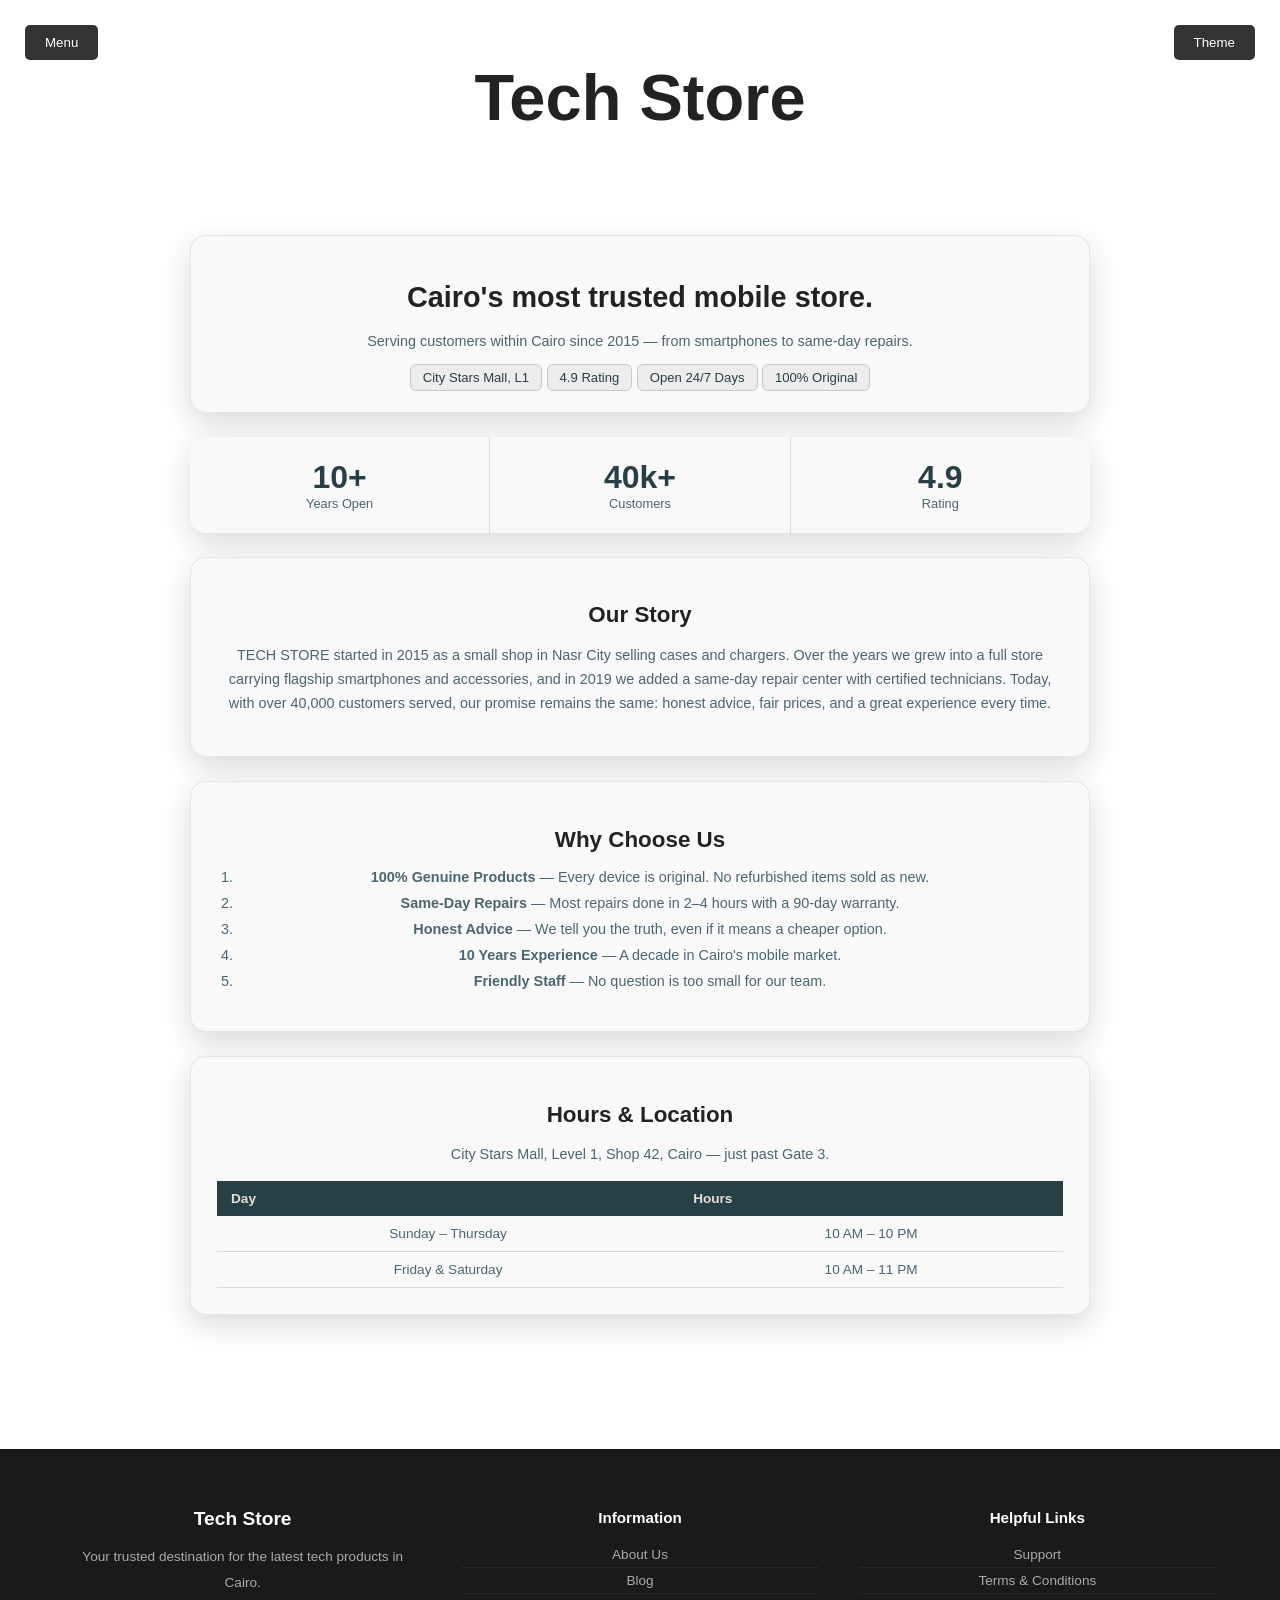
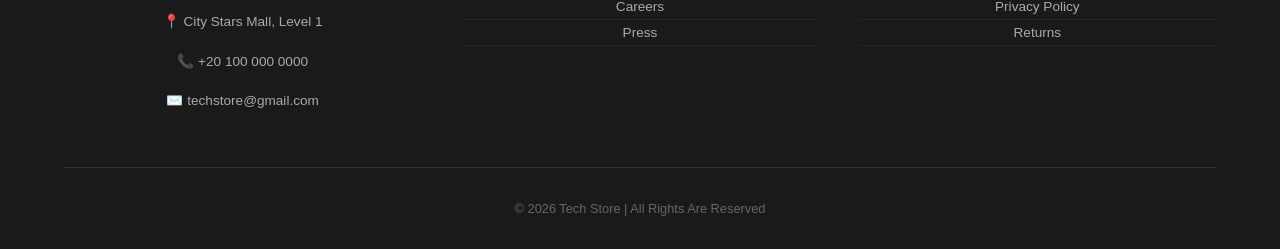
==== about.html @ 7c7dd043 "Add files via upload" ====
<!DOCTYPE html>
<html lang="en">
<head>
    <meta charset="UTF-8">
    <meta name="viewport" content="width=device-width, initial-scale=1.0">
    <title>About Us - Tech Store</title>
    <link rel="stylesheet" href="style.css">
    <link rel="stylesheet" href="aboutus.css">
</head>
<body>
<header class="main-header">
    <div class="nav-wrapper">
        <button onclick="toggleMenu()" class="menu-trigger-btn">Menu</button>
        <ul id="myLinks" class="dropdown-menu">
            <li><a href="index.html">Home</a></li>
            <li><a href="login.html">Log in / Register</a></li>
            <li><a href="categories.html">Categories</a></li>
            <li><a href="products.html">Products</a></li>
            <li><a href="cart.html">Cart</a></li>
            <li><a href="checkout.html">Checkout</a></li>
            <li><a href="about.html">About Us</a></li>
            <li><a href="contact.html">Contact Us</a></li>
        </ul>
    </div>
    <div class="logo">Tech Store</div>
    <button onclick="changeTheme()" class="theme-btn-top">Theme</button>
</header>

<div class="about-wrapper">

    <div class="about-card">
        <h1>Cairo's most trusted mobile store.</h1>
        <p>Serving customers within Cairo since 2015 — from smartphones to same-day repairs.</p>
        <div class="pills">
            <span class="pill">City Stars Mall, L1</span>
            <span class="pill">4.9 Rating</span>
            <span class="pill">Open 24/7 Days</span>
            <span class="pill">100% Original</span>
        </div>
    </div>

    <div class="stats-card">
        <div class="stat"><span class="stat-num">10+</span><span>Years Open</span></div>
        <div class="stat"><span class="stat-num">40k+</span><span>Customers</span></div>
        <div class="stat"><span class="stat-num">4.9</span><span>Rating</span></div>
    </div>

    <div class="about-card">
        <h2>Our Story</h2>
        <p>TECH STORE started in 2015 as a small shop in Nasr City selling cases and chargers. Over the years we grew into a full store carrying flagship smartphones and accessories, and in 2019 we added a same-day repair center with certified technicians. Today, with over 40,000 customers served, our promise remains the same: honest advice, fair prices, and a great experience every time.</p>
    </div>

    <div class="about-card">
        <h2>Why Choose Us</h2>
        <ol>
            <li><strong>100% Genuine Products</strong> — Every device is original. No refurbished items sold as new.</li>
            <li><strong>Same-Day Repairs</strong> — Most repairs done in 2–4 hours with a 90-day warranty.</li>
            <li><strong>Honest Advice</strong> — We tell you the truth, even if it means a cheaper option.</li>
            <li><strong>10 Years Experience</strong> — A decade in Cairo's mobile market.</li>
            <li><strong>Friendly Staff</strong> — No question is too small for our team.</li>
        </ol>
    </div>

    <div class="about-card">
        <h2>Hours &amp; Location</h2>
        <p>City Stars Mall, Level 1, Shop 42, Cairo — just past Gate 3.</p>
        <table>
            <tr><th>Day</th><th>Hours</th></tr>
            <tr><td>Sunday – Thursday</td><td>10 AM – 10 PM</td></tr>
            <tr><td>Friday &amp; Saturday</td><td>10 AM – 11 PM</td></tr>
        </table>
    </div>

</div>

<footer class="main-footer">
    <div class="footer-top">
        <div class="footer-col">
            <h3>Tech Store</h3>
            <p>Your trusted destination for the latest tech products in Cairo.</p>
            <p>📍 City Stars Mall, Level 1</p>
            <p>📞 +20 100 000 0000</p>
            <p>✉️ techstore@gmail.com</p>
        </div>
        <div class="footer-col">
            <h4>Information</h4>
            <ul>
                <li>About Us</li>
                <li>Blog</li>
                <li>Careers</li>
                <li>Press</li>
            </ul>
        </div>
        <div class="footer-col">
            <h4>Helpful Links</h4>
            <ul>
                <li>Support</li>
                <li>Terms & Conditions</li>
                <li>Privacy Policy</li>
                <li>Returns</li>
            </ul>
        </div>
    </div>
    <div class="footer-bottom">
        <p>&copy; 2026 Tech Store | All Rights Are Reserved</p>
    </div>
</footer>
<script src="main.js"></script>
</body>
</html>
---- style.css ----
body {
    margin: 0;
    font-family: 'Segoe UI', sans-serif;
    text-align: center;
    transition: 0.4s;
}
.main-header { padding: 60px 0; position: relative; }
.logo { font-size: 65px; font-weight: 900; transition: 0.4s; }
.nav-wrapper, .theme-btn-top { position: absolute; top: 25px; transition: 0.5s; }
.menu-trigger-btn, .theme-btn-top ,.cartgo,.gocheck {
    padding: 10px 20px;
    background-color: #333;
    color: white;
    border: none;
    border-radius: 5px;
    cursor: pointer;
    text-decoration: none;
}

.light-theme { background-color: #ffffff; color: #333; }
.light-theme .logo { color: #222; }
.light-theme .nav-wrapper { right: auto; left: 25px; }
.light-theme .theme-btn-top { left: auto; right: 25px; }
.light-theme .dropdown-menu { background-color: #f9f9f9; border: 1px solid #ddd; }
.light-theme .dropdown-menu a { color: #333; }


.dark-theme { background-color: #274046; color: #ffffff; }
.dark-theme .logo { color: #ffffff; }
.dark-theme .nav-wrapper { left: 25px; right: auto; }
.dark-theme .theme-btn-top { right: 25px; left: auto; background-color: #333; color: white; }
.dark-theme .dropdown-menu { background-color: #34495e; border: 1px solid #555; }
.dark-theme .dropdown-menu a { color: #ffffff; }

.dropdown-menu {
    display: none;
    position: absolute;
    top: 45px;
    min-width: 160px;
    list-style: none;
    padding: 10px;
    z-index: 100;
    box-shadow: 0 4px 8px rgba(0,0,0,0.2);
    text-align: center;
}
.show-menu { display: block; }
.dropdown-menu li { padding: 8px; border-bottom: 1px solid rgba(0,0,0,0.1); }
.dropdown-menu a { text-decoration: none; display: block; }

.hero-section {
    background: linear-gradient(rgba(0,0,0,0.5), rgba(0,0,0,0.5)), url('https://images.unsplash.com/photo-1519389950473-47ba0277781c?w=1000');
    background-size: cover; height: 350px; display: flex; flex-direction: column; justify-content: center; align-items: center; color: white;
}
.main-btn-transparent { color: white; border: 2px solid white; padding: 10px 30px; text-decoration: none; font-weight: bold; margin-top: 15px; display: inline-block; }
.centered-title { margin-top: 40px; }
.img-holder { display: inline-block; margin-top: 20px; }
.main-footer {
    margin-top: 60px;
    padding: 40px 5% 0;
    background-color: #1a1a1a;
    color: #aaa;
    font-family: 'Segoe UI', sans-serif;
}
.footer-top {
    display: flex;
    flex-wrap: wrap;
    gap: 40px;
    padding-bottom: 40px;
    border-bottom: 1px solid rgba(255,255,255,0.1);
}
.footer-col { flex: 1; min-width: 160px; }
.footer-col h3 {
    font-size: 1.2rem;
    font-weight: 900;
    color: #fff;
    margin-bottom: 14px;
}
.footer-col h4 {
    font-size: 0.95rem;
    font-weight: 700;
    color: #fff;
    margin-bottom: 14px;
}
.footer-col p {
    font-size: 0.85rem;
    line-height: 1.9;
    color: #aaa;
}
.footer-col ul {
    list-style: none;
    padding: 0;
}
.footer-col ul li {
    font-size: 0.85rem;
    padding: 5px 0;
    color: #aaa;
    border-bottom: 1px solid rgba(255,255,255,0.05);
}
.footer-bottom {
    text-align: center;
    padding: 20px 0;
    font-size: 0.8rem;
    color: #666666;
}
---- aboutus.css ----
.about-wrapper {
    max-width: 900px;
    margin: 0 auto;
    padding: 40px 20px 50px;
}
.about-card {
    padding: 26px;
    margin-bottom: 24px;
    border-radius: 16px;
    box-shadow: 0 10px 30px rgba(0, 0, 0, 0.15);
}
.light-theme .about-card { background-color: #f9f9f9; border: 1px solid rgba(39,64,70,0.1); }
.dark-theme  .about-card { background-color: rgba(255, 255, 255, 0.05); border: 1px solid rgba(255,255,255,0.1); }

.about-card h1 { font-size: 1.8rem; margin-bottom: 10px; }
.about-card h2 { font-size: 1.4rem; margin-bottom: 12px; }
.light-theme .about-card h1,
.light-theme .about-card h2 { color: #222; }
.dark-theme  .about-card h1,
.dark-theme  .about-card h2 { color: #ffffff; }

.about-card p { font-size: 0.9rem; line-height: 1.7; }
.light-theme .about-card p { color: #4a6670; }
.dark-theme  .about-card p  { color: #ffffff; }

.pills { flex-wrap: wrap; gap: 10px; margin-top: 14px;}
.pill {
    padding: 5px 12px;
    border-radius: 6px;
    font-size: 0.82rem;
}
.light-theme .pill { background-color: rgba(0,0,0,0.05); border: 1px solid rgba(39,64,70,0.2); color: #274046; }
.dark-theme  .pill { background-color: rgba(255,255,255,0.08); border: 1px solid rgba(209,199,189,0.2); color: #ffffff; }

.stats-card {
    display: flex;
    border-radius: 16px;
    overflow: hidden;
    margin-bottom: 24px;
    box-shadow: 0 10px 30px rgba(0, 0, 0, 0.15);
}
.light-theme .stats-card { background-color: #f9f9f9; }
.dark-theme  .stats-card { background-color: rgba(255, 255, 255, 0.05); }
.stat {
    flex: 1;
    text-align: center;
    padding: 22px 10px;
    font-size: 0.8rem;
}
.light-theme .stat { border-right: 1px solid rgba(39,64,70,0.15); color: #4a6670; }
.dark-theme  .stat { border-right: 1px solid rgba(255,255,255,0.08); color: #ffffff; }
.stat:last-child { border-right: none; }
.stat-num { font-size: 2rem; font-weight: bold; display: block; }
.light-theme .stat-num { color: #274046; }
.dark-theme  .stat-num { color: #ffffff; }

.about-card ol { padding-left: 20px; }
.about-card ol li { margin-bottom: 10px; font-size: 0.9rem; }
.light-theme .about-card ol li { color: #4a6670; }
.dark-theme  .about-card ol li  { color: #ffffff; }

.about-card table { width: 100%; border-collapse: collapse; font-size: 0.85rem; margin-top: 12px; }
.about-card th { padding: 10px 14px; text-align: left; }
.light-theme .about-card th { background-color: #274046; color: #e6dada; }
.dark-theme  .about-card th { background-color: rgba(255,255,255,0.1); color: #ffffff; }
.about-card td { padding: 10px 14px; }
.light-theme .about-card td { border-bottom: 1px solid rgba(39,64,70,0.15); color: #4a6670; }
.dark-theme  .about-card td { border-bottom: 1px solid rgba(255,255,255,0.08); color: #ffffff; }

@media (max-width: 680px) {
    .stats-card { flex-wrap: wrap; }
    .stat { min-width: 50%; }
}
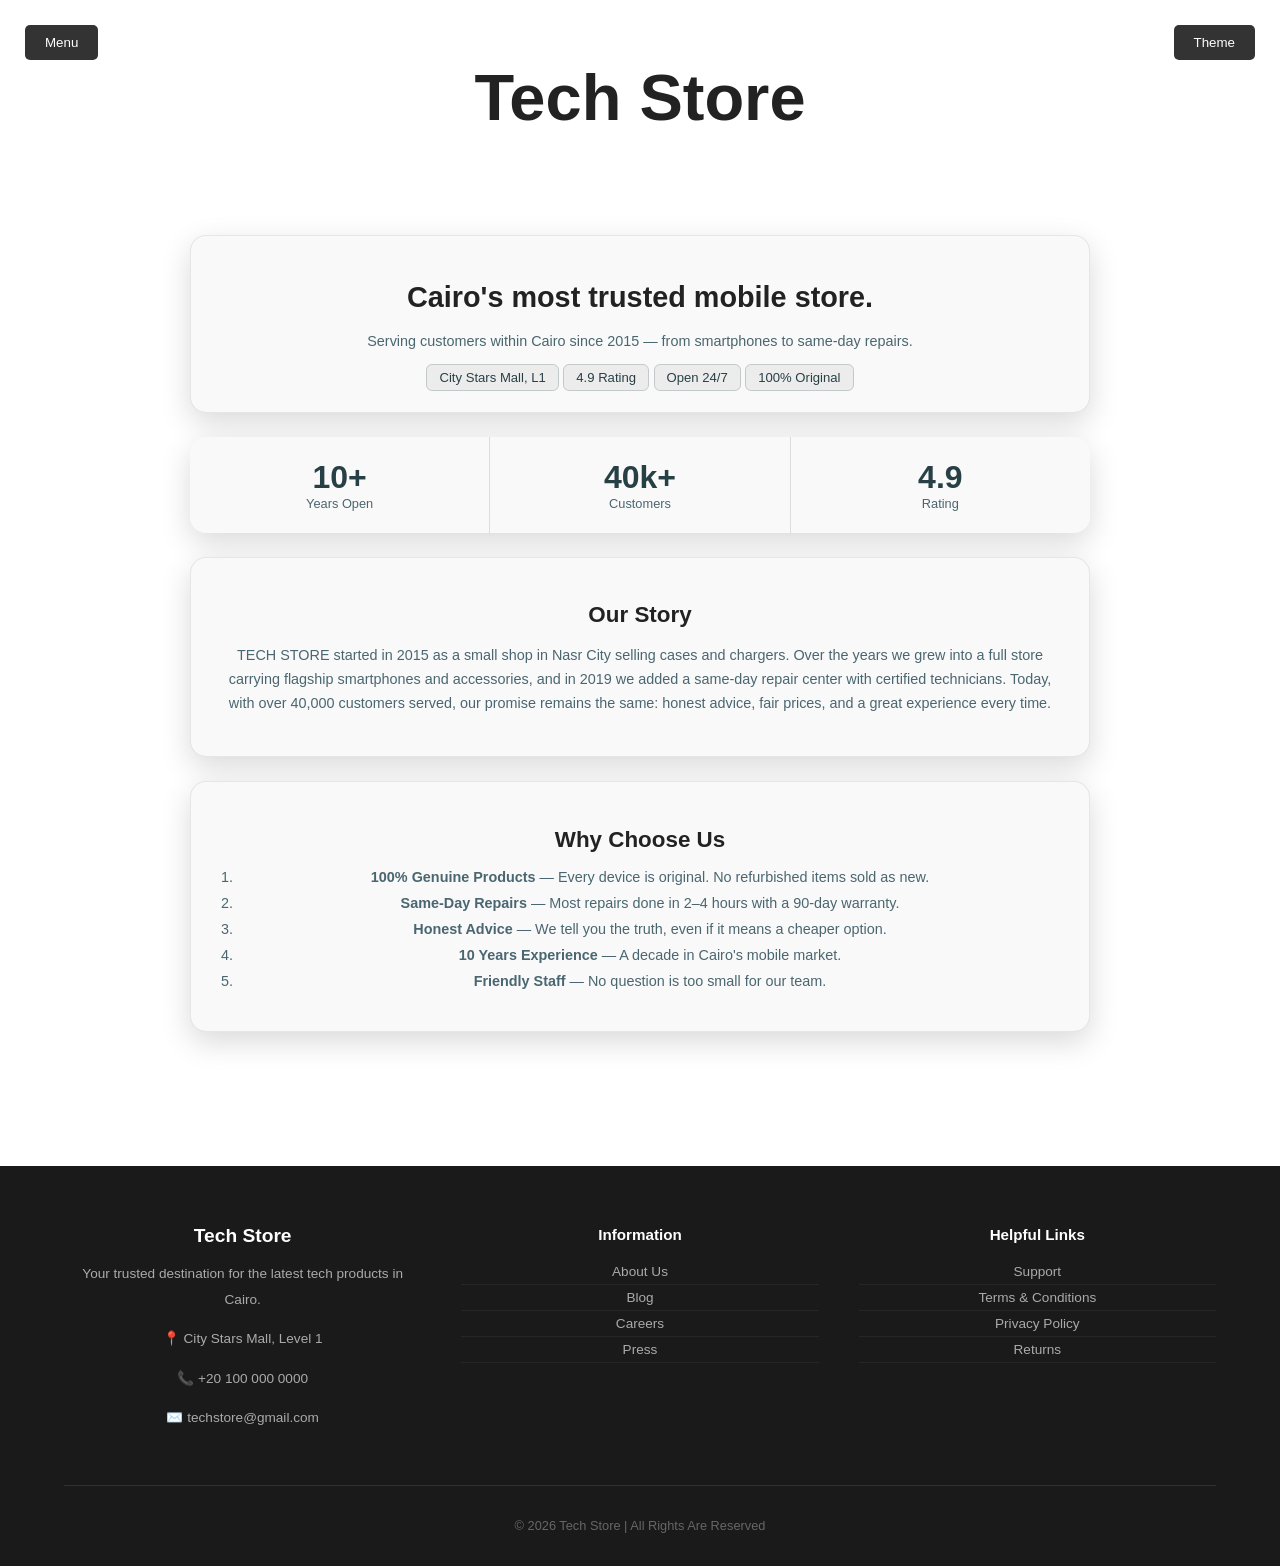
==== commit db589a9f: "Remove hours and location details from about.html Removed location and hours information from the ab" ====
--- a/about.html
+++ b/about.html
@@ -34,7 +34,7 @@
         <div class="pills">
             <span class="pill">City Stars Mall, L1</span>
             <span class="pill">4.9 Rating</span>
-            <span class="pill">Open 24/7 Days</span>
+            <span class="pill">Open 24/7</span>
             <span class="pill">100% Original</span>
         </div>
     </div>
@@ -60,17 +60,6 @@
             <li><strong>Friendly Staff</strong> — No question is too small for our team.</li>
         </ol>
     </div>
-
-    <div class="about-card">
-        <h2>Hours &amp; Location</h2>
-        <p>City Stars Mall, Level 1, Shop 42, Cairo — just past Gate 3.</p>
-        <table>
-            <tr><th>Day</th><th>Hours</th></tr>
-            <tr><td>Sunday – Thursday</td><td>10 AM – 10 PM</td></tr>
-            <tr><td>Friday &amp; Saturday</td><td>10 AM – 11 PM</td></tr>
-        </table>
-    </div>
-
 </div>
 
 <footer class="main-footer">
@@ -107,4 +96,4 @@
 </footer>
 <script src="main.js"></script>
 </body>
-</html>+</html>
